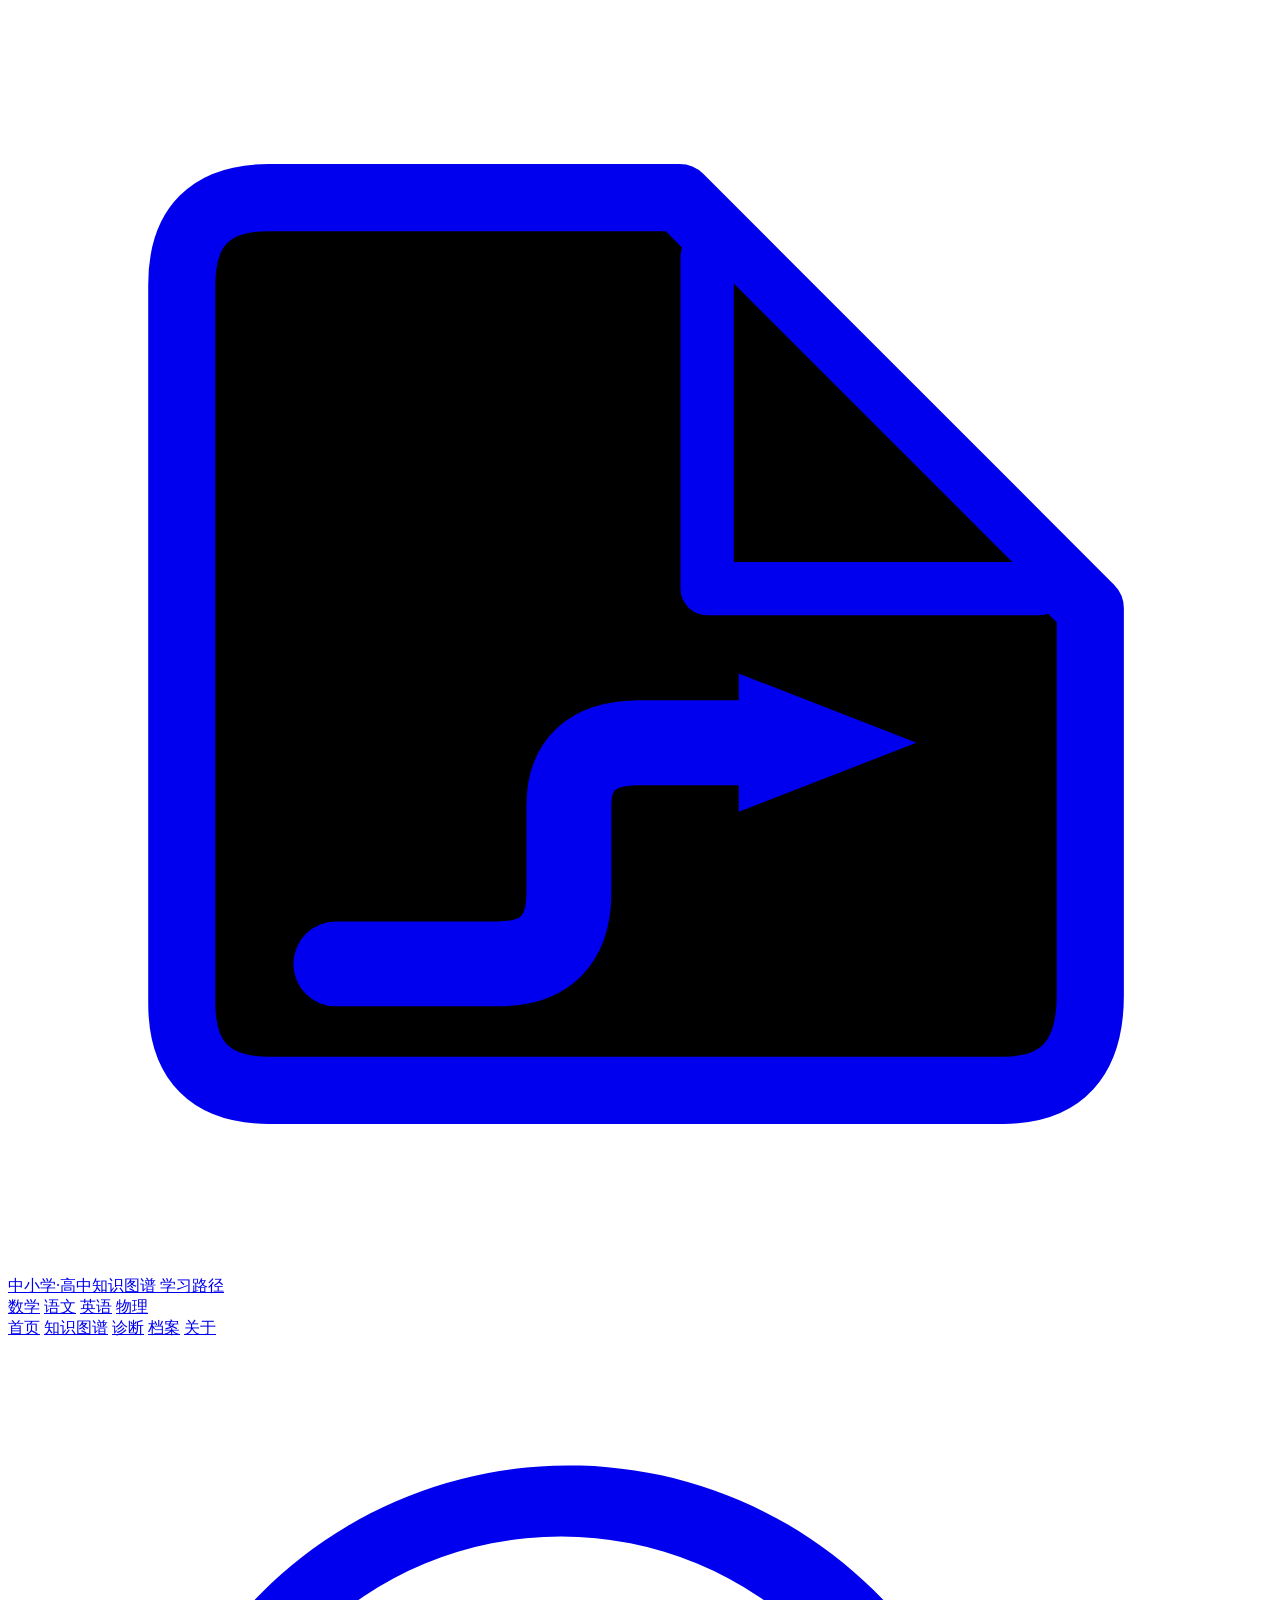
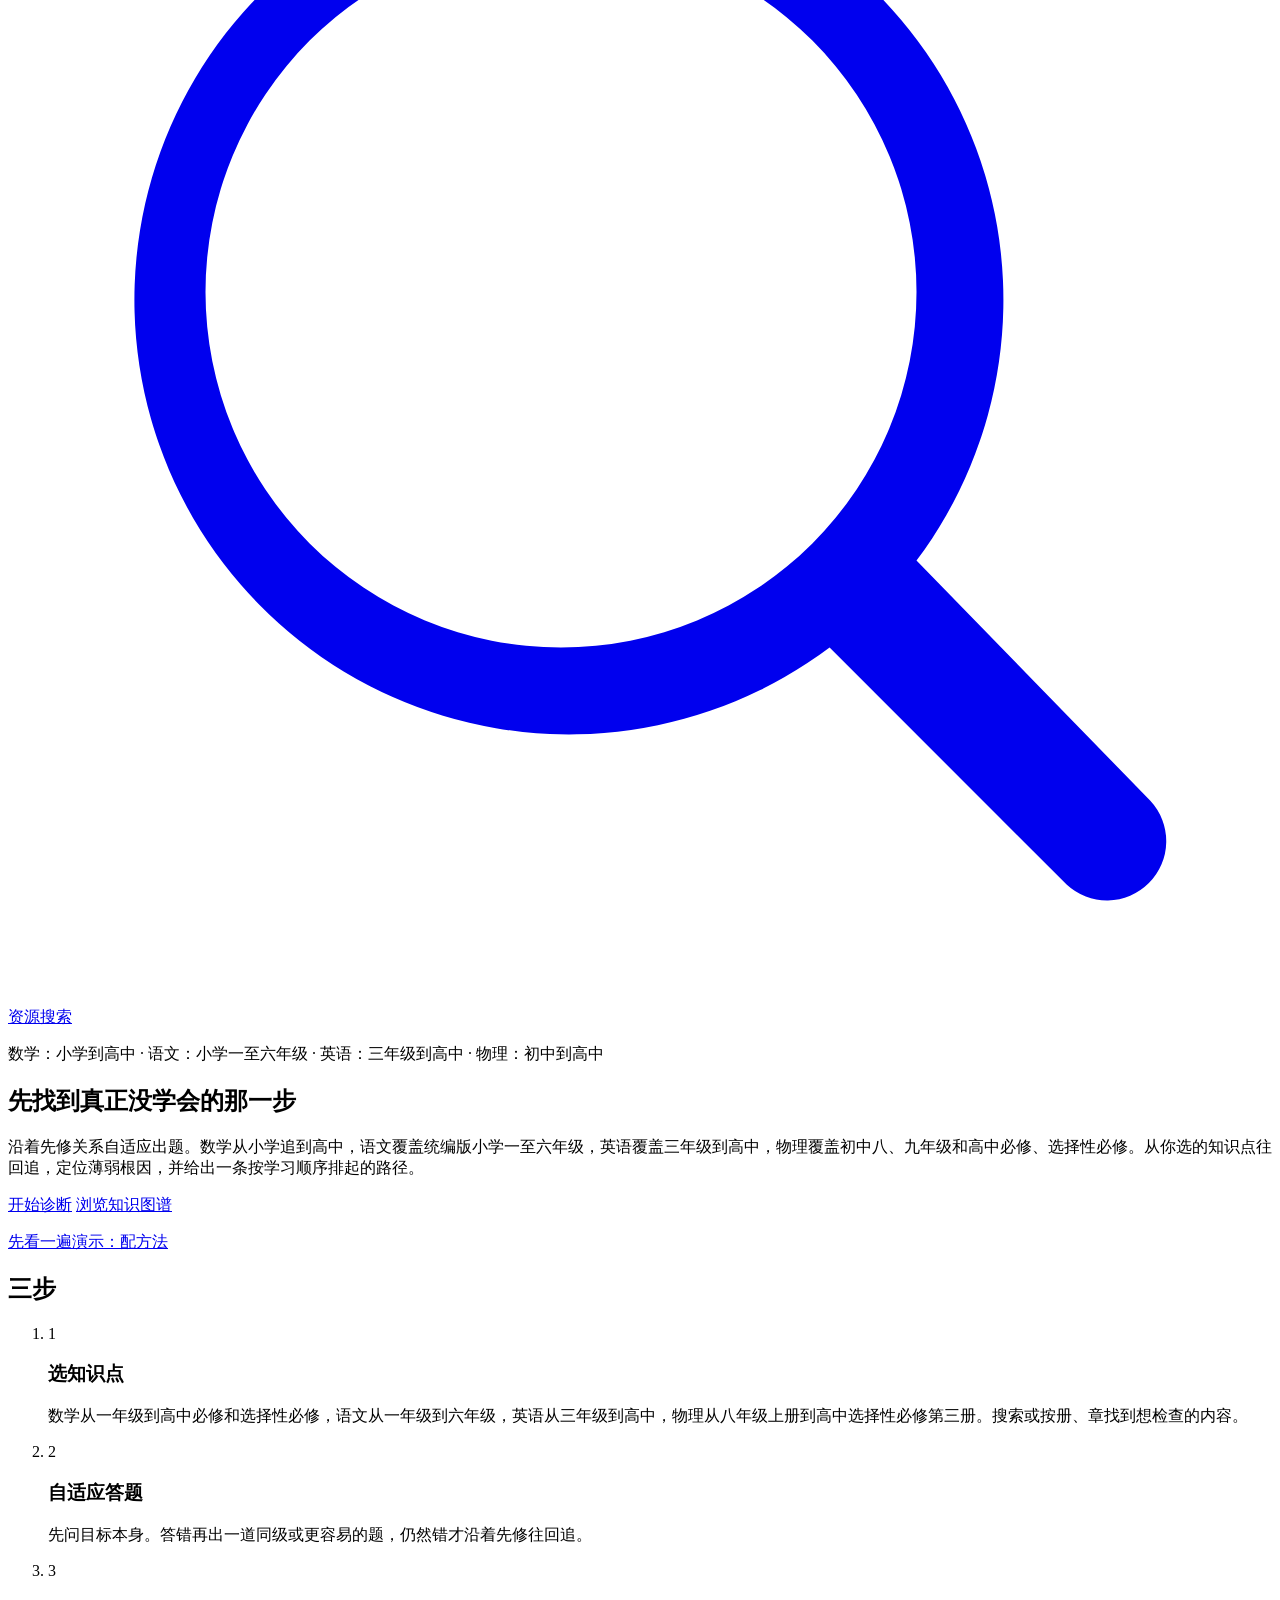
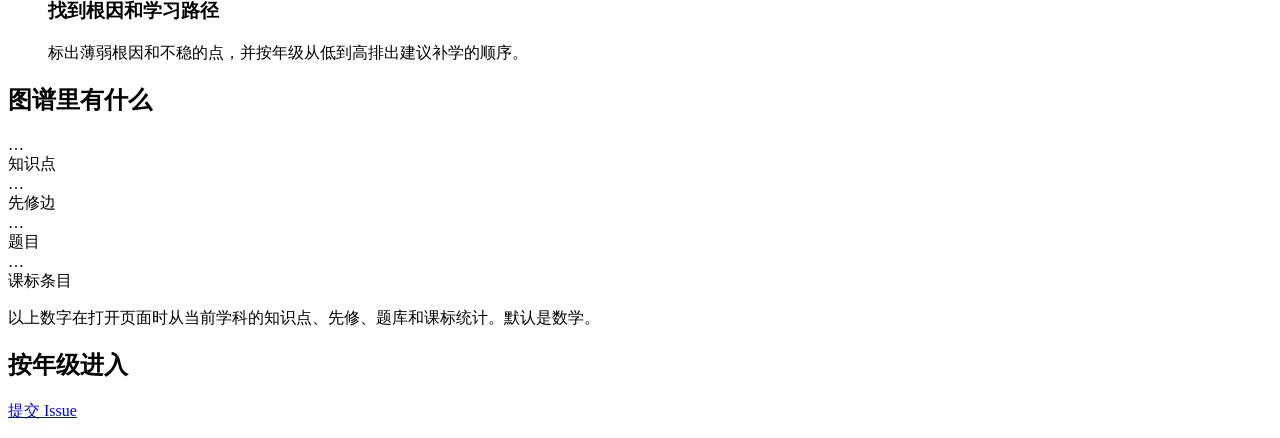
==== index.html @ 403803a4 "移除儿童智商测试入口并关闭访问统计上报 NAS 私有部署需要： - 删除 5 个页面顶部的「儿童智商测试」外链横幅与首页的趣味测评卡片 - 清空 stats-config.js 的采集 endpoin" ====
<!DOCTYPE html>
<html lang="zh-CN">
<head>
<meta charset="utf-8">
<meta name="viewport" content="width=device-width, initial-scale=1">
<title>中小学·高中知识图谱</title>
<meta name="description" content="数学（小学到高中）、语文（小学一至六年级）、英语（三年级到高中）和物理（初中、高中）的知识图谱。沿先修关系自适应出题，从选中的知识点往回找到薄弱根因。">
<link rel="icon" href="data:image/svg+xml,%3Csvg%20xmlns%3D%22http%3A%2F%2Fwww.w3.org%2F2000%2Fsvg%22%20viewBox%3D%220%200%2032%2032%22%3E%3Cpath%20fill%3D%22%23dff3ef%22%20stroke%3D%22%230f6e62%22%20stroke-width%3D%221.7%22%20stroke-linejoin%3D%22round%22%20d%3D%22M6.6%204.8H17L27.4%2015.2V25Q27.4%2027.4%2025.2%2027.4H6.6Q4.4%2027.4%204.4%2025.2V7Q4.4%204.8%206.6%204.8Z%22%2F%3E%3Cpath%20fill%3D%22%23ffffff%22%20d%3D%22M17.7%206.3%2026.1%2014.7H17.7Z%22%2F%3E%3Cpath%20fill%3D%22none%22%20stroke%3D%22%230f6e62%22%20stroke-width%3D%221.35%22%20stroke-linecap%3D%22round%22%20stroke-linejoin%3D%22round%22%20d%3D%22M17.7%206.3V14.7H26.1%22%2F%3E%3Cpath%20fill%3D%22none%22%20stroke%3D%22%230f6e62%22%20stroke-width%3D%222.15%22%20stroke-linecap%3D%22round%22%20stroke-linejoin%3D%22round%22%20d%3D%22M8.3%2024.2H12.4Q14.2%2024.2%2014.2%2022.4V20.2Q14.2%2018.6%2016%2018.6H18.8%22%2F%3E%3Cpath%20fill%3D%22%230f6e62%22%20d%3D%22M18.5%2016.85%2023%2018.6%2018.5%2020.35Z%22%2F%3E%3C%2Fsvg%3E">
<script>
(function () {
  var id = location.hash.replace(/^#/, '');
  try { id = decodeURIComponent(id); } catch (e) { return; }
  if (/^cnm_[A-Za-z0-9]+$/.test(id)) {
    document.documentElement.style.visibility = 'hidden';
    location.replace('explore/#' + encodeURIComponent(id));
  } else if (/^cne_[A-Za-z0-9]+$/.test(id)) {
    document.documentElement.style.visibility = 'hidden';
    location.replace('explore/?subject=english#' + encodeURIComponent(id));
  } else if (/^cnp_[A-Za-z0-9]+$/.test(id)) {
    document.documentElement.style.visibility = 'hidden';
    location.replace('explore/?subject=physics#' + encodeURIComponent(id));
  } else if (/^cnc_[A-Za-z0-9]+$/.test(id)) {
    document.documentElement.style.visibility = 'hidden';
    location.replace('explore/?subject=chinese#' + encodeURIComponent(id));
  }
})();
</script>
<link rel="stylesheet" href="assets/site.css">
<link rel="manifest" href="manifest.webmanifest">
<link rel="apple-touch-icon" href="assets/icons/apple-touch-icon.png">
<meta name="theme-color" content="#0f6e62">
<meta name="mobile-web-app-capable" content="yes">
<meta name="apple-mobile-web-app-capable" content="yes">
<meta name="apple-mobile-web-app-title" content="知识图谱">
<link rel="stylesheet" href="assets/pwa.css">
</head>
<body class="page-home">
<header class="site-header">
  <a class="brand" href="./">
    <svg class="logo" viewBox="0 0 32 32" aria-hidden="true"><path fill="var(--logo-sheet)" stroke="currentColor" stroke-width="1.7" stroke-linejoin="round" d="M6.6 4.8H17L27.4 15.2V25Q27.4 27.4 25.2 27.4H6.6Q4.4 27.4 4.4 25.2V7Q4.4 4.8 6.6 4.8Z"/><path fill="var(--logo-fold)" d="M17.7 6.3 26.1 14.7H17.7Z"/><path fill="none" stroke="currentColor" stroke-width="1.35" stroke-linecap="round" stroke-linejoin="round" d="M17.7 6.3V14.7H26.1"/><path fill="none" stroke="currentColor" stroke-width="2.15" stroke-linecap="round" stroke-linejoin="round" d="M8.3 24.2H12.4Q14.2 24.2 14.2 22.4V20.2Q14.2 18.6 16 18.6H18.8"/><path fill="currentColor" d="M18.5 16.85 23 18.6 18.5 20.35Z"/></svg>
    <span class="brand-copy">
      <span class="brand-name">中小学·高中知识图谱</span>
      <span class="brand-kicker">学习路径</span>
    </span>
  </a>
  <nav class="site-nav" aria-label="主导航">
    <div class="subject-switch" role="group" aria-label="学科">
      <a class="nav-link subject-link on" data-subject="math" href="./">数学</a>
      <a class="nav-link subject-link" data-subject="chinese" href="./?subject=chinese">语文</a>
      <a class="nav-link subject-link" data-subject="english" href="./?subject=english">英语</a>
      <a class="nav-link subject-link" data-subject="physics" href="./?subject=physics">物理</a>
    </div>
    <div class="page-links">
      <a class="nav-link active" href="./" aria-current="page">首页</a>
      <a class="nav-link" href="explore/">知识图谱</a>
      <a class="nav-link" href="diagnose/">诊断</a>
      <a class="nav-link" href="children/">档案</a>
      <a class="nav-link" href="https://github.com/xiaoyang111222/cn-math-taxonomy" target="_blank" rel="noopener noreferrer">关于</a>
      <a class="nav-link resource-search-btn" href="https://pansgo.com" target="_blank" rel="noopener noreferrer" title="网盘资源搜索">
        <svg class="resource-search-ico" viewBox="0 0 16 16" aria-hidden="true"><path fill="currentColor" d="M11.5 10.4a5.5 5.5 0 1 0-1.1 1.1l3 3a.75.75 0 0 0 1.06-1.06zM7 11.5A4.5 4.5 0 1 1 7 2.5a4.5 4.5 0 0 1 0 9z"/></svg>资源搜索
      </a>
    </div>
  </nav>
</header>
<main class="home">
  <section class="hero">
    <p class="eyebrow">数学：小学到高中 · 语文：小学一至六年级 · 英语：三年级到高中 · 物理：初中到高中</p>
    <h1>先找到真正没学会的那一步</h1>
    <p class="lede">沿着先修关系自适应出题。数学从小学追到高中，语文覆盖统编版小学一至六年级，英语覆盖三年级到高中，物理覆盖初中八、九年级和高中必修、选择性必修。从你选的知识点往回追，定位薄弱根因，并给出一条按学习顺序排起的路径。</p>
    <div class="hero-actions">
      <a class="btn btn-primary btn-lg" href="diagnose/">开始诊断</a>
      <a class="btn btn-lg" href="explore/">浏览知识图谱</a>
    </div>
    <p class="quiet-link"><a href="diagnose/?target=cnm_221&amp;demo=1">先看一遍演示：配方法</a></p>
  </section>

  <h2 class="section-title">三步</h2>
  <ol class="steps">
    <li>
      <span class="step-no">1</span>
      <h3>选知识点</h3>
      <p>数学从一年级到高中必修和选择性必修，语文从一年级到六年级，英语从三年级到高中，物理从八年级上册到高中选择性必修第三册。搜索或按册、章找到想检查的内容。</p>
    </li>
    <li>
      <span class="step-no">2</span>
      <h3>自适应答题</h3>
      <p>先问目标本身。答错再出一道同级或更容易的题，仍然错才沿着先修往回追。</p>
    </li>
    <li>
      <span class="step-no">3</span>
      <h3>找到根因和学习路径</h3>
      <p>标出薄弱根因和不稳的点，并按年级从低到高排出建议补学的顺序。</p>
    </li>
  </ol>

  <h2 class="section-title">图谱里有什么</h2>
  <div class="stat-grid" id="stats">
    <div class="stat-card"><div class="stat-num" id="n-topics">…</div><div class="stat-label">知识点</div></div>
    <div class="stat-card"><div class="stat-num" id="n-edges">…</div><div class="stat-label">先修边</div></div>
    <div class="stat-card"><div class="stat-num" id="n-questions">…</div><div class="stat-label">题目</div></div>
    <div class="stat-card"><div class="stat-num" id="n-standards">…</div><div class="stat-label">课标条目</div></div>
  </div>
  <p class="stat-note">以上数字在打开页面时从当前学科的知识点、先修、题库和课标统计。默认是数学。</p>
  <div id="load-error" class="load-error" hidden></div>

  <h2 class="section-title">按年级进入</h2>
  <div class="grade-grid" id="grades" aria-busy="true"></div>
</main>
<footer class="site-footer">
  <p><a href="https://github.com/xiaoyang111222/cn-math-taxonomy/issues/new/choose">提交 Issue</a></p>
</footer>
<script src="assets/home.js"></script>
<script src="assets/stats-config.js"></script>
<script src="assets/stats.js"></script>
<script src="assets/pwa.js"></script>
</body>
</html>
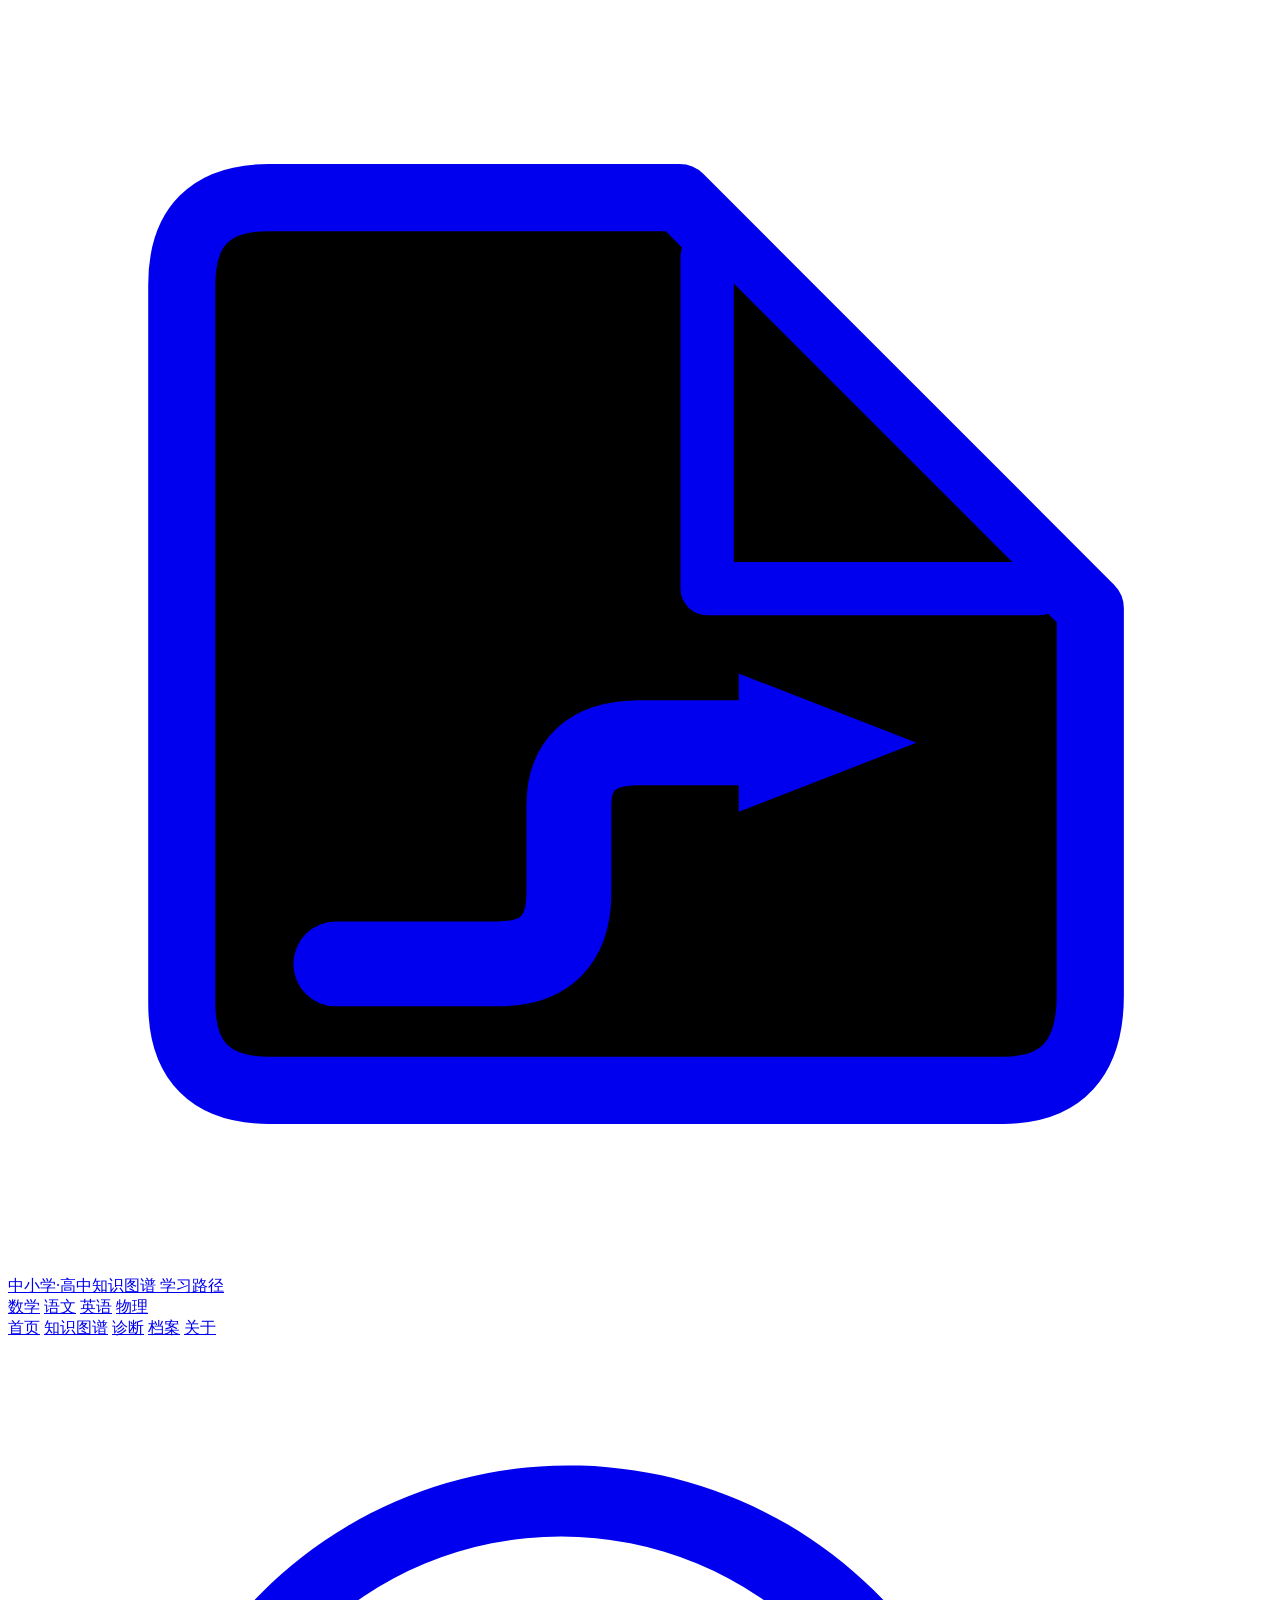
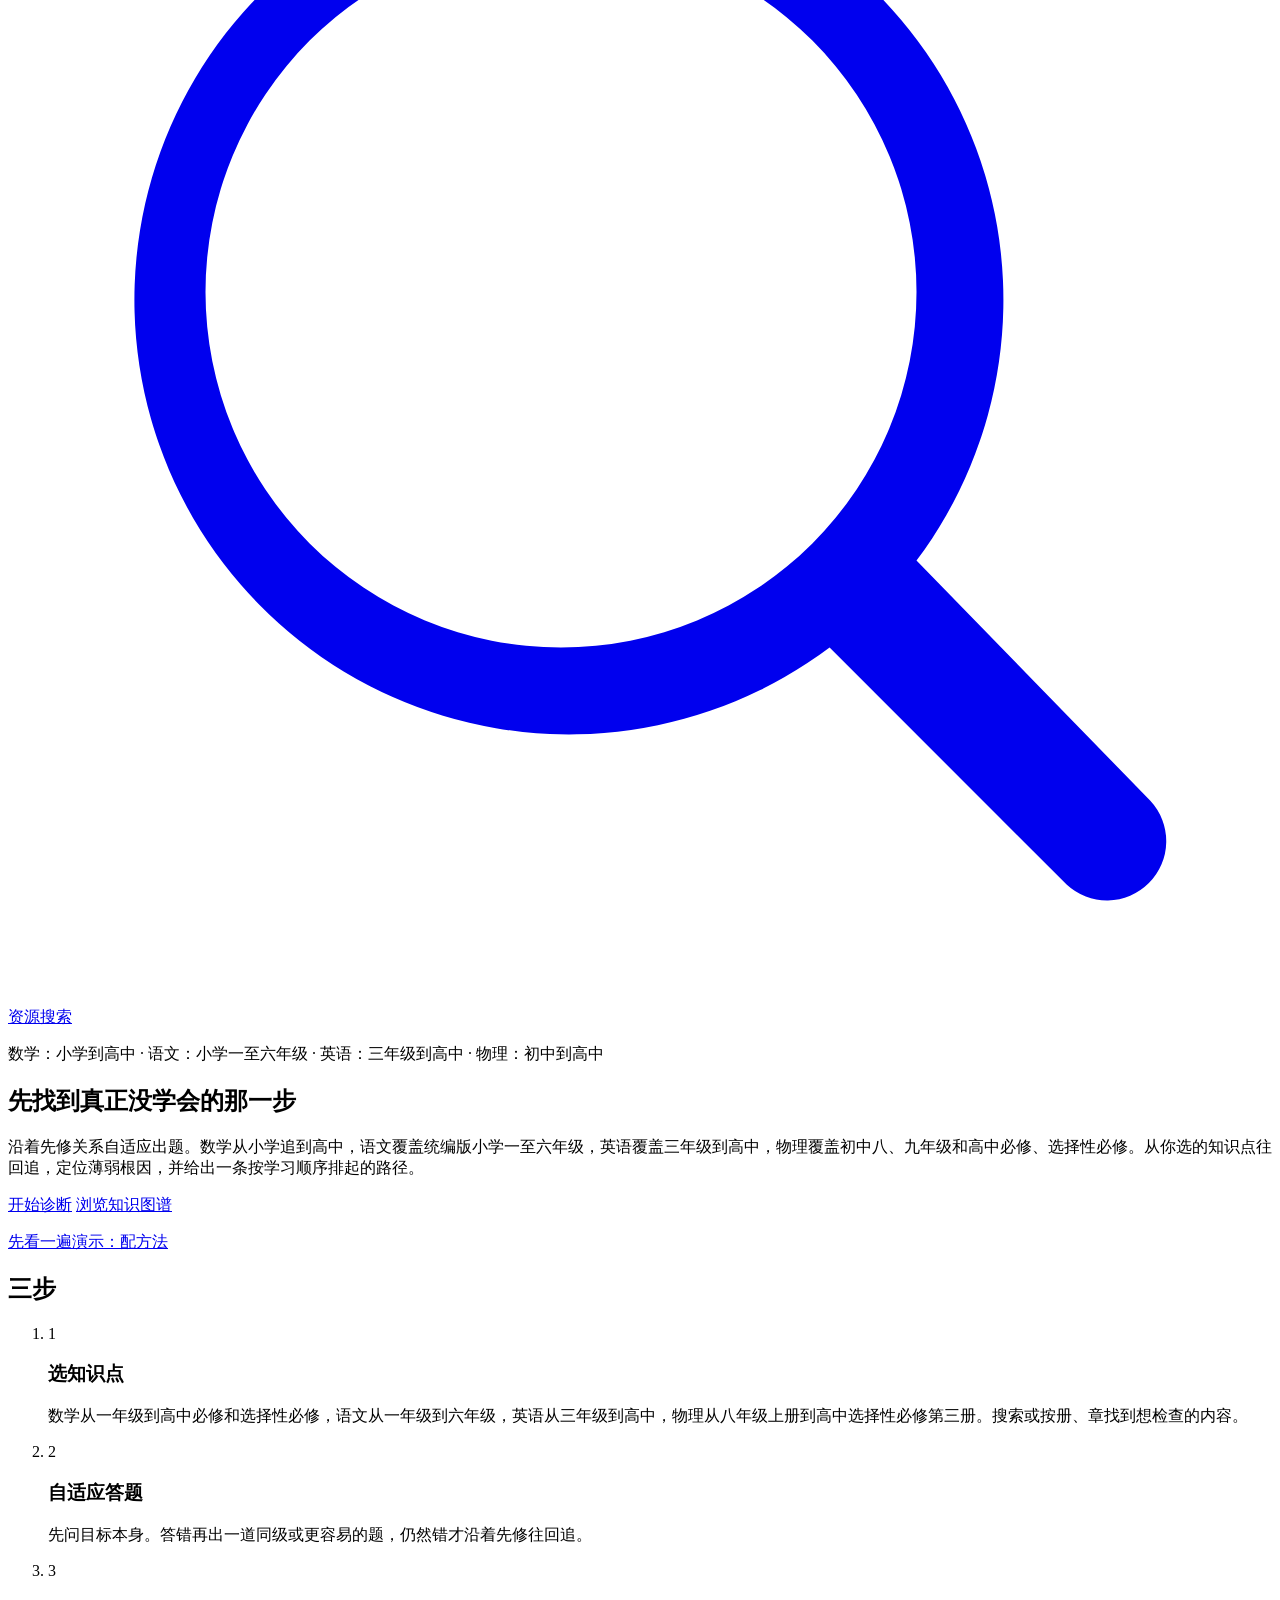
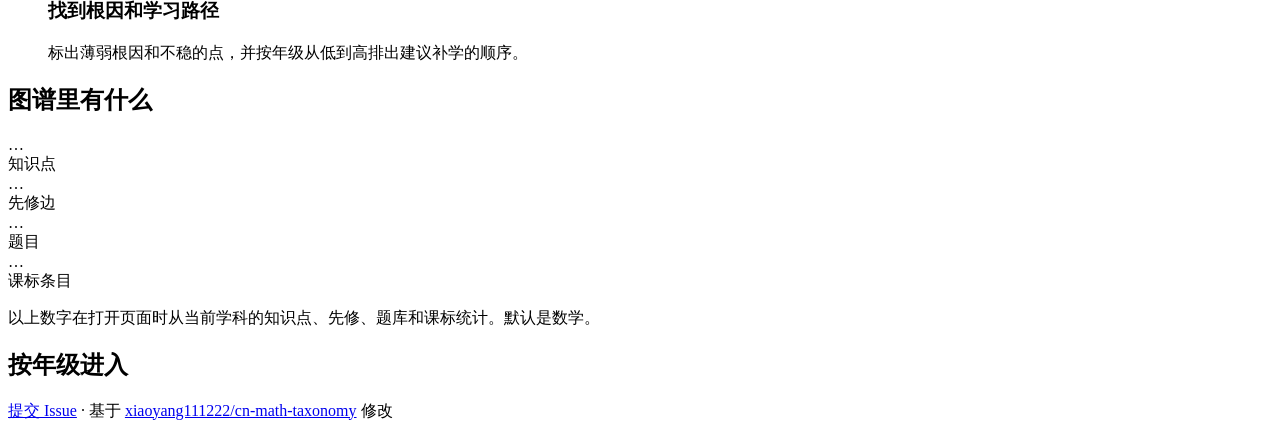
==== commit 4576fc00: "同步上游更新并将站内链接指向自有 fork - rebase upstream/main，接入原作者 4 个新提交（含孩子档案备份、导入与跨浏览器合并恢复，以及小学一至六年级题库难度对齐） - 「关于" ====
--- a/index.html
+++ b/index.html
@@ -55,7 +55,7 @@
       <a class="nav-link" href="explore/">知识图谱</a>
       <a class="nav-link" href="diagnose/">诊断</a>
       <a class="nav-link" href="children/">档案</a>
-      <a class="nav-link" href="https://github.com/xiaoyang111222/cn-math-taxonomy" target="_blank" rel="noopener noreferrer">关于</a>
+      <a class="nav-link" href="https://github.com/zhw2577/cn-math-taxonomy" target="_blank" rel="noopener noreferrer">关于</a>
       <a class="nav-link resource-search-btn" href="https://pansgo.com" target="_blank" rel="noopener noreferrer" title="网盘资源搜索">
         <svg class="resource-search-ico" viewBox="0 0 16 16" aria-hidden="true"><path fill="currentColor" d="M11.5 10.4a5.5 5.5 0 1 0-1.1 1.1l3 3a.75.75 0 0 0 1.06-1.06zM7 11.5A4.5 4.5 0 1 1 7 2.5a4.5 4.5 0 0 1 0 9z"/></svg>资源搜索
       </a>
@@ -107,7 +107,7 @@
   <div class="grade-grid" id="grades" aria-busy="true"></div>
 </main>
 <footer class="site-footer">
-  <p><a href="https://github.com/xiaoyang111222/cn-math-taxonomy/issues/new/choose">提交 Issue</a></p>
+  <p><a href="https://github.com/zhw2577/cn-math-taxonomy/issues/new/choose">提交 Issue</a> · 基于 <a href="https://github.com/xiaoyang111222/cn-math-taxonomy">xiaoyang111222/cn-math-taxonomy</a> 修改</p>
 </footer>
 <script src="assets/home.js"></script>
 <script src="assets/stats-config.js"></script>
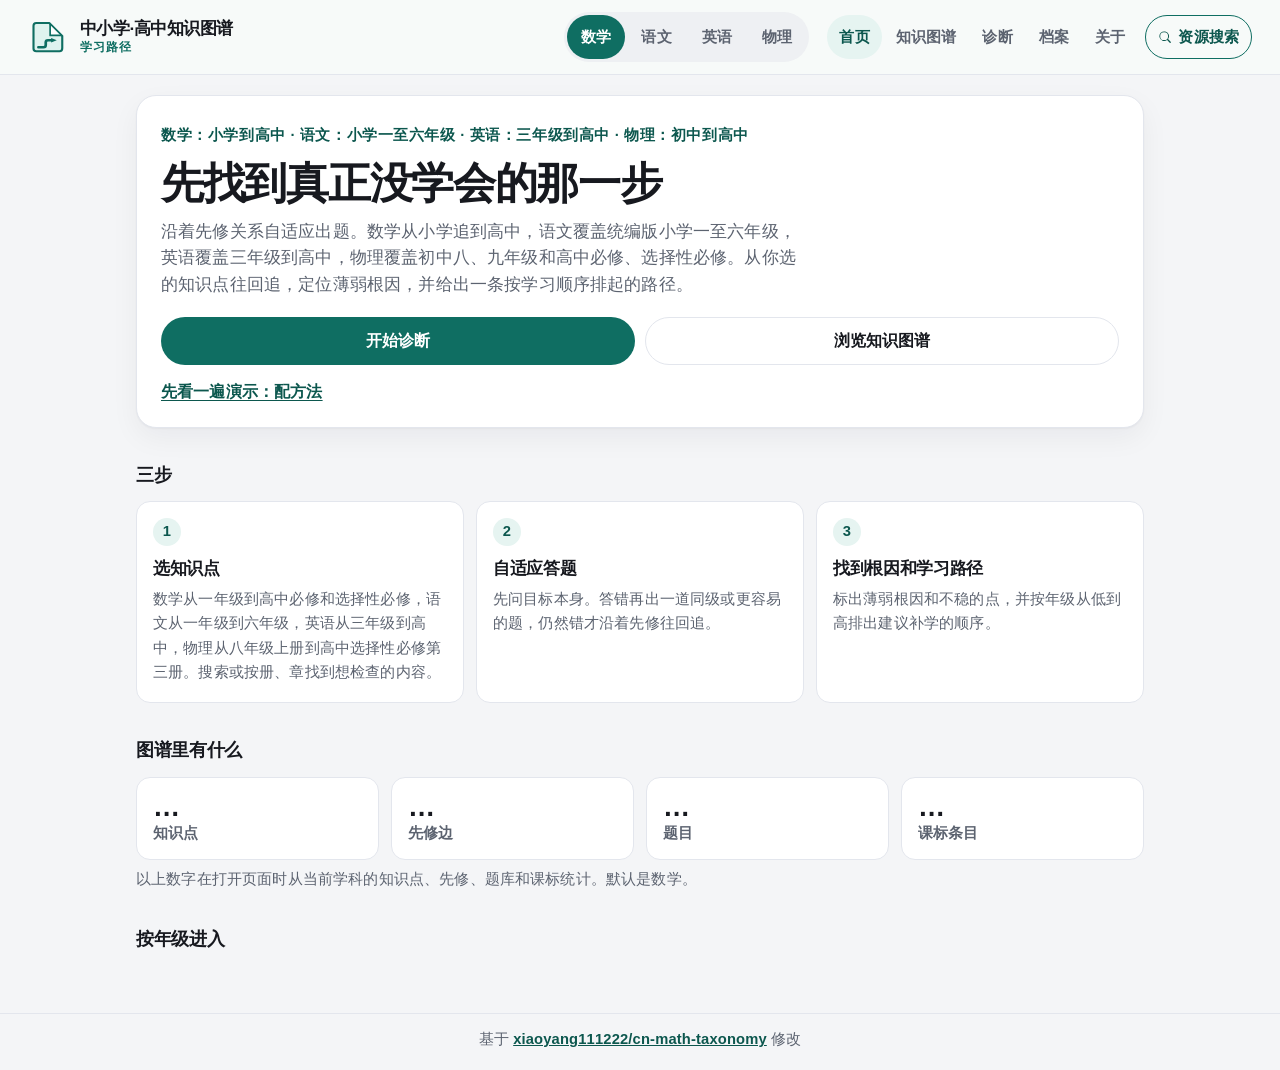
==== commit b80a7bc4: "移除页脚「提交 Issue」入口 页脚保留对原作者仓库的署名链接（许可证要求的归属说明），只去掉指向 自有 fork 的 Issue 提交入口。5 个页面（首页、图谱、诊断、档案、档案历史） 统一处理" ====
--- a/index.html
+++ b/index.html
@@ -107,7 +107,7 @@
   <div class="grade-grid" id="grades" aria-busy="true"></div>
 </main>
 <footer class="site-footer">
-  <p><a href="https://github.com/zhw2577/cn-math-taxonomy/issues/new/choose">提交 Issue</a> · 基于 <a href="https://github.com/xiaoyang111222/cn-math-taxonomy">xiaoyang111222/cn-math-taxonomy</a> 修改</p>
+  <p>基于 <a href="https://github.com/xiaoyang111222/cn-math-taxonomy">xiaoyang111222/cn-math-taxonomy</a> 修改</p>
 </footer>
 <script src="assets/home.js"></script>
 <script src="assets/stats-config.js"></script>
--- a/assets/site.css
+++ b/assets/site.css
@@ -0,0 +1,578 @@
+/* 中小学·高中知识图谱：全站配色、字号、导航。浏览页与诊断页共用。 */
+
+:root {
+  color-scheme: light;
+  --bg: #f4f5f7;
+  --bg-elev: #ffffff;
+  --bg-muted: #eef0f3;
+  --text: #17191f;
+  --muted: #5c6370;
+  --line: #e3e6ed;
+  --brand: #0f6e62;
+  --brand-strong: #0c574e;
+  --brand-soft: #e6f4f1;
+  --on-brand: #ffffff;
+  --junior: #1d4ed8;
+  --junior-soft: #e8efff;
+  --focus: #0f6e62;
+  --shadow: 0 1px 2px rgba(23, 25, 31, 0.04), 0 10px 28px rgba(23, 25, 31, 0.05);
+  --radius: 14px;
+  --radius-sm: 10px;
+  --header-bg: #f7faf9;
+  --logo-sheet: #dff3ef;
+  --logo-fold: #ffffff;
+  --font: "PingFang SC", "Hiragino Sans GB", "Microsoft YaHei", "Noto Sans CJK SC", "Noto Sans SC", "Source Han Sans SC", sans-serif;
+  --fs: 16px;
+  --ok: #157a3a;
+  --ok-bg: #dcfce7;
+  --on-ok: #ffffff;
+  --bad: #b91c1c;
+  --bad-bg: #fee2e2;
+  --on-bad: #ffffff;
+  --warn: #9a3412;
+  --warn-bg: #ffedd5;
+  --unk: #475569;
+  --unk-bg: #e8eef6;
+  --accent: #0f766e;
+  --panel: #ffffff;
+  --node-primary: #0f766e;
+  --node-primary-bg: #d5f3ee;
+  --node-junior: #1d4ed8;
+  --node-junior-bg: #dbe7ff;
+  --node-senior: #a21caf;
+  --node-senior-bg: #fae8ff;
+  --node-current-bg: #fff4e5;
+  --node-current-border: #ea580c;
+  --node-text: #162033;
+  --edge: #526274;
+  --edge-soft: #8aa0b4;
+  --hard-bg: #ffedd5;
+  --hard-fg: #9a3412;
+  --soft-bg: #e7eef6;
+  --soft-fg: #475569;
+  --diagram-ok-bg: #dcfce7;
+  --diagram-ok: #157a3a;
+  --diagram-bad-bg: #fee2e2;
+  --diagram-bad: #b91c1c;
+  --diagram-unk-bg: #f1f5f9;
+  --diagram-unk: #64748b;
+  --diagram-shaky-bg: #fef3c7;
+  --diagram-shaky: #b45309;
+  --diagram-text: #162033;
+  --diagram-edge: #64748b;
+}
+
+body.subject-physics {
+  --brand: #b45309;
+  --brand-strong: #92400e;
+  --brand-soft: #fff7ed;
+  --on-brand: #ffffff;
+  --focus: #b45309;
+  --accent: #b45309;
+  --logo-sheet: #fde9d4;
+  --logo-fold: #ffffff;
+}
+
+body.subject-english {
+  --brand: #4338ca;
+  --brand-strong: #3730a3;
+  --brand-soft: #eef2ff;
+  --on-brand: #ffffff;
+  --focus: #4338ca;
+  --accent: #4338ca;
+  --logo-sheet: #e6e8fb;
+  --logo-fold: #ffffff;
+}
+
+body.subject-chinese {
+  --brand: #9f1239;
+  --brand-strong: #881337;
+  --brand-soft: #fff1f2;
+  --on-brand: #ffffff;
+  --focus: #9f1239;
+  --accent: #9f1239;
+  --logo-sheet: #ffe4e6;
+  --logo-fold: #ffffff;
+}
+
+@media (prefers-color-scheme: dark) {
+  :root {
+    color-scheme: dark;
+    --bg: #10141c;
+    --bg-elev: #181e29;
+    --bg-muted: #232b39;
+    --text: #e8edf5;
+    --muted: #a7b2c2;
+    --line: #313b4d;
+    --brand: #2dd4bf;
+    --brand-strong: #5eead4;
+    --brand-soft: #134e4a;
+    --on-brand: #042f2e;
+    --junior: #93c5fd;
+    --junior-soft: #1e3a8a;
+    --focus: #5eead4;
+    --shadow: 0 1px 2px rgba(0, 0, 0, 0.35), 0 12px 28px rgba(0, 0, 0, 0.28);
+    --ok: #4ade80;
+    --ok-bg: #14532d;
+    --on-ok: #052e16;
+    --bad: #fca5a5;
+    --bad-bg: #7f1d1d;
+    --on-bad: #450a0a;
+    --warn: #fdba74;
+    --warn-bg: #7c2d12;
+    --unk: #cbd5e1;
+    --unk-bg: #223044;
+    --accent: #2dd4bf;
+    --header-bg: #171e2a;
+    --logo-sheet: #123f3c;
+    --logo-fold: #1c5c56;
+    --panel: #172232;
+    --node-primary: #5eead4;
+    --node-primary-bg: #115e59;
+    --node-junior: #93c5fd;
+    --node-junior-bg: #1e3a8a;
+    --node-senior: #f0abfc;
+    --node-senior-bg: #4a044e;
+    --node-current-bg: #7c2d12;
+    --node-current-border: #fdba74;
+    --node-text: #f8fafc;
+    --edge: #94a3b8;
+    --edge-soft: #64748b;
+    --hard-bg: #7c2d12;
+    --hard-fg: #ffedd5;
+    --soft-bg: #232b39;
+    --soft-fg: #cbd5e1;
+    --diagram-ok-bg: #14532d;
+    --diagram-ok: #4ade80;
+    --diagram-bad-bg: #7f1d1d;
+    --diagram-bad: #fca5a5;
+    --diagram-unk-bg: #1e293b;
+    --diagram-unk: #cbd5e1;
+    --diagram-shaky-bg: #78350f;
+    --diagram-shaky: #fcd34d;
+    --diagram-text: #f8fafc;
+    --diagram-edge: #94a3b8;
+  }
+  body.subject-physics {
+    --brand: #fdba74;
+    --brand-strong: #fed7aa;
+    --brand-soft: #7c2d12;
+    --on-brand: #431407;
+    --focus: #fed7aa;
+    --accent: #fdba74;
+    --logo-sheet: #6b2f12;
+    --logo-fold: #8a4218;
+  }
+  body.subject-english {
+    --brand: #a5b4fc;
+    --brand-strong: #c7d2fe;
+    --brand-soft: #312e81;
+    --on-brand: #1e1b4b;
+    --focus: #c7d2fe;
+    --accent: #a5b4fc;
+    --logo-sheet: #2a2870;
+    --logo-fold: #3c3a96;
+  }
+  body.subject-chinese {
+    --brand: #fda4af;
+    --brand-strong: #fecdd3;
+    --brand-soft: #881337;
+    --on-brand: #4c0519;
+    --focus: #fecdd3;
+    --accent: #fda4af;
+    --logo-sheet: #6b1230;
+    --logo-fold: #9f1239;
+  }
+}
+
+@media print {
+  :root {
+    --bg: #fff;
+    --bg-elev: #fff;
+    --bg-muted: #f4f7fb;
+    --text: #162033;
+    --muted: #475569;
+    --line: #d5dde6;
+    --panel: #fff;
+    --header-bg: #fff;
+    --logo-sheet: #dff3ef;
+    --logo-fold: #ffffff;
+    --shadow: none;
+  }
+}
+
+*, *::before, *::after { box-sizing: border-box; }
+[hidden] { display: none !important; }
+html { -webkit-text-size-adjust: 100%; }
+body {
+  margin: 0;
+  font-family: var(--font);
+  font-size: var(--fs);
+  line-height: 1.6;
+  color: var(--text);
+  background: var(--bg);
+  letter-spacing: 0.01em;
+}
+img { max-width: 100%; height: auto; }
+.node-tip {
+  position: absolute;
+  z-index: 6;
+  max-width: min(280px, calc(100% - 16px));
+  padding: 6px 10px;
+  border-radius: 10px;
+  background: var(--text);
+  color: var(--bg);
+  font-size: 0.92rem;
+  font-weight: 700;
+  line-height: 1.45;
+  pointer-events: none;
+  box-shadow: var(--shadow);
+  overflow-wrap: anywhere;
+}
+code { overflow-wrap: anywhere; }
+:focus-visible { outline: 3px solid var(--focus); outline-offset: 2px; }
+@media (prefers-reduced-motion: reduce) {
+  *, *::before, *::after { transition: none !important; scroll-behavior: auto !important; }
+}
+
+.site-header {
+  display: flex;
+  flex-wrap: wrap;
+  align-items: center;
+  justify-content: space-between;
+  gap: 8px 24px;
+  padding: 12px 28px;
+  background: var(--header-bg);
+  border-bottom: 1px solid var(--line);
+  max-width: 100%;
+}
+body:not(.page-explore) .site-header {
+  position: sticky;
+  top: 0;
+  z-index: 30;
+}
+.brand {
+  display: flex;
+  align-items: center;
+  gap: 12px;
+  min-height: 48px;
+  min-width: 0;
+  color: inherit;
+  text-decoration: none;
+}
+.logo {
+  color: var(--brand);
+  width: 40px;
+  height: 40px;
+  flex: none;
+  display: block;
+}
+.brand-copy {
+  display: flex;
+  flex-direction: column;
+  justify-content: center;
+  min-width: 0;
+  gap: 1px;
+}
+.brand-name {
+  font-size: 1.08rem;
+  font-weight: 750;
+  line-height: 1.15;
+  letter-spacing: -0.03em;
+  color: var(--text);
+  overflow-wrap: anywhere;
+}
+.brand-kicker {
+  font-size: 0.75rem;
+  font-weight: 650;
+  line-height: 1.2;
+  letter-spacing: 0.08em;
+  color: var(--brand);
+}
+.site-nav {
+  display: flex;
+  flex-wrap: wrap;
+  align-items: center;
+  gap: 8px 18px;
+  min-width: 0;
+  max-width: 100%;
+}
+.subject-switch {
+  display: inline-flex;
+  align-items: center;
+  gap: 2px;
+  padding: 3px;
+  border-radius: 999px;
+  background: var(--bg-muted);
+}
+.page-links {
+  display: flex;
+  flex-wrap: wrap;
+  align-items: center;
+  gap: 2px;
+  min-width: 0;
+}
+.nav-link {
+  display: inline-flex;
+  align-items: center;
+  min-height: 44px;
+  padding: 0 12px;
+  border-radius: 999px;
+  color: var(--muted);
+  text-decoration: none;
+  font-size: 0.94rem;
+  font-weight: 650;
+}
+.nav-link:hover { background: var(--bg-muted); color: var(--text); }
+.nav-link.active, .nav-link[aria-current="page"] {
+  background: var(--brand-soft);
+  color: var(--brand-strong);
+  font-weight: 750;
+}
+.nav-link.active:hover, .nav-link[aria-current="page"]:hover {
+  background: var(--brand-soft);
+  color: var(--brand-strong);
+}
+.nav-link.subject-link {
+  color: var(--muted);
+  border: 0;
+  background: transparent;
+  padding: 0 14px;
+}
+.nav-link.subject-link:hover { background: transparent; color: var(--text); }
+.nav-link.subject-link.on {
+  background: var(--brand);
+  color: var(--on-brand);
+  font-weight: 750;
+}
+.nav-link.subject-link.on:hover { background: var(--brand); color: var(--on-brand); }
+.nav-link.resource-search-btn {
+  gap: 6px;
+  border: 1px solid var(--brand);
+  background: transparent;
+  color: var(--brand-strong);
+  margin-left: 6px;
+  text-decoration: none;
+}
+.nav-link.resource-search-btn:hover { background: var(--brand-soft); color: var(--brand-strong); }
+.resource-search-ico { width: 14px; height: 14px; flex: none; }
+.resource-search-btn:focus-visible { outline: 2px solid var(--focus); outline-offset: 2px; }
+@media (max-width: 720px) {
+  .nav-link.resource-search-btn { margin-left: 0; padding: 0 9px; min-height: 36px; }
+  .resource-search-ico { display: none; }
+  .site-header { padding: 10px 14px 8px; gap: 4px 12px; }
+  .brand { gap: 10px; min-height: 44px; }
+  .logo { width: 34px; height: 34px; }
+  .brand-name { font-size: 1.02rem; }
+  .brand-kicker { font-size: 0.72rem; letter-spacing: 0.06em; }
+  .site-nav { flex: 1 1 100%; justify-content: space-between; gap: 4px 8px; }
+  .nav-link { padding: 0 8px; font-size: 0.9rem; }
+  .nav-link.subject-link { padding: 0 12px; }
+}
+
+.site-footer {
+  padding: 14px 16px 18px;
+  text-align: center;
+  color: var(--muted);
+  font-size: 0.92rem;
+  border-top: 1px solid var(--line);
+  max-width: 100%;
+}
+.site-footer p { margin: 0; overflow-wrap: anywhere; }
+.site-footer a { color: var(--brand-strong); font-weight: 700; }
+
+button, .btn {
+  font: inherit;
+  font-weight: 650;
+  min-height: 44px;
+  padding: 8px 14px;
+  border-radius: 999px;
+  border: 1px solid var(--line);
+  background: var(--bg-elev);
+  color: var(--text);
+  cursor: pointer;
+}
+button:hover, .btn:hover { background: var(--bg-muted); }
+button.primary, .btn-primary {
+  background: var(--brand);
+  border-color: transparent;
+  color: var(--on-brand);
+}
+button.primary:hover, .btn-primary:hover { filter: brightness(1.06); background: var(--brand); }
+
+/* 题目图示：只用 currentColor，浅色和深色都看得见。宽度跟着容器走，不写死像素。 */
+.q-figure { color: inherit; max-width: 100%; min-width: 0; margin: 8px 0 2px; }
+.q-figure svg { width: 100%; max-width: 440px; height: auto; display: block; overflow: visible; }
+.choices.fig-icons, .sample-choices.fig-icons {
+  display: grid;
+  grid-template-columns: repeat(auto-fit, minmax(min(140px, 100%), 1fr));
+}
+.choices.fig-icons .q-figure svg, .sample-choices.fig-icons .q-figure svg { max-width: 100%; }
+button.choice.fig-choice {
+  display: flex;
+  flex-direction: column;
+  align-items: stretch;
+  gap: 6px;
+  min-width: 0;
+}
+.sample-choices { display: flex; flex-direction: column; gap: 8px; margin-top: 8px; }
+.sample-choice {
+  border: 1px solid var(--line);
+  border-radius: var(--radius-sm);
+  background: var(--bg-elev);
+  color: var(--text);
+  padding: 8px 10px;
+  min-width: 0;
+}
+.btn {
+  display: inline-flex;
+  align-items: center;
+  justify-content: center;
+  gap: 8px;
+  text-decoration: none;
+  text-align: center;
+}
+.btn-lg { min-height: 48px; padding: 10px 18px; font-size: 1rem; }
+.btn-block { width: 100%; }
+
+input[type="search"], input[type="text"], input[type="number"], select, textarea {
+  font: inherit;
+  color: var(--text);
+  background: var(--bg-elev);
+  border: 1px solid var(--line);
+  border-radius: 12px;
+  padding: 10px 12px;
+  min-height: 44px;
+  max-width: 100%;
+}
+textarea { min-height: 96px; }
+.search-lg { width: 100%; font-size: 1.08rem; min-height: 52px; }
+
+.stage-tabs { display: flex; flex-wrap: wrap; gap: 8px; }
+.stage-tab { border-radius: 999px; }
+.stage-tab.on, .stage-tab[aria-selected="true"] {
+  background: var(--brand);
+  color: var(--on-brand);
+  border-color: transparent;
+}
+
+.badge {
+  display: inline-flex;
+  align-items: center;
+  min-height: 24px;
+  padding: 0 8px;
+  border-radius: 999px;
+  font-size: 0.78rem;
+  font-weight: 800;
+  white-space: nowrap;
+}
+.badge.hard { background: var(--hard-bg); color: var(--hard-fg); }
+.badge.soft { background: var(--soft-bg); color: var(--soft-fg); }
+
+/* 首页 */
+.home { width: min(1040px, 100%); margin: 0 auto; padding: 20px 16px 48px; }
+.hero {
+  background: var(--bg-elev);
+  border: 1px solid var(--line);
+  border-radius: 20px;
+  padding: 28px 24px 22px;
+  box-shadow: var(--shadow);
+}
+.eyebrow {
+  margin: 0 0 10px;
+  color: var(--brand-strong);
+  font-weight: 700;
+  font-size: 0.92rem;
+  letter-spacing: 0.04em;
+}
+.hero h1 {
+  margin: 0 0 10px;
+  font-size: clamp(1.85rem, 4.4vw, 2.7rem);
+  line-height: 1.18;
+  letter-spacing: -0.03em;
+  font-weight: 750;
+}
+.lede { margin: 0 0 18px; font-size: 1.05rem; max-width: 38em; color: var(--muted); }
+.hero-actions { display: flex; flex-wrap: wrap; gap: 10px; }
+.hero-actions .btn { flex: 1 1 180px; }
+.quiet-link { margin: 14px 0 0; }
+.quiet-link a { color: var(--brand-strong); font-weight: 650; text-underline-offset: 3px; }
+
+.section-title { margin: 32px 0 12px; font-size: 1.15rem; letter-spacing: -0.02em; }
+.steps {
+  list-style: none;
+  margin: 0;
+  padding: 0;
+  display: grid;
+  grid-template-columns: repeat(3, minmax(0, 1fr));
+  gap: 12px;
+}
+.steps li {
+  background: var(--bg-elev);
+  border: 1px solid var(--line);
+  border-radius: var(--radius);
+  padding: 16px 16px 18px;
+  min-width: 0;
+}
+.step-no {
+  display: inline-flex;
+  width: 28px;
+  height: 28px;
+  border-radius: 50%;
+  align-items: center;
+  justify-content: center;
+  background: var(--brand-soft);
+  color: var(--brand-strong);
+  font-weight: 750;
+  font-size: 0.92rem;
+}
+.steps h3 { margin: 10px 0 4px; font-size: 1.05rem; letter-spacing: -0.02em; }
+.steps p { margin: 0; color: var(--muted); font-size: 0.95rem; }
+
+.stat-grid, .grade-grid {
+  display: grid;
+  gap: 12px;
+}
+.stat-grid { grid-template-columns: repeat(4, minmax(0, 1fr)); }
+.grade-grid { grid-template-columns: repeat(4, minmax(0, 1fr)); }
+.stat-card, a.grade-card {
+  background: var(--bg-elev);
+  border: 1px solid var(--line);
+  border-radius: var(--radius);
+  min-width: 0;
+}
+.stat-card { padding: 14px 16px; }
+.stat-num { font-size: 1.7rem; font-weight: 750; line-height: 1.1; letter-spacing: -0.03em; color: var(--text); }
+.stat-label { color: var(--muted); font-weight: 650; font-size: 0.92rem; }
+.stat-note { color: var(--muted); margin: 8px 0 0; font-size: 0.92rem; }
+a.grade-card {
+  display: flex;
+  flex-direction: column;
+  gap: 2px;
+  padding: 12px 14px;
+  min-height: 96px;
+  text-decoration: none;
+  color: inherit;
+  border-top: 3px solid var(--node-primary);
+}
+a.grade-card.is-junior { border-top-color: var(--node-junior); }
+a.grade-card.is-senior { border-top-color: var(--node-senior); }
+a.grade-card:hover { border-color: var(--brand); }
+a.grade-card strong { font-size: 1.08rem; letter-spacing: -0.02em; }
+.grade-stage { color: var(--muted); font-size: 0.82rem; font-weight: 650; }
+.grade-count { font-weight: 650; }
+.load-error {
+  background: var(--bad-bg);
+  color: var(--text);
+  border-radius: var(--radius-sm);
+  padding: 12px 14px;
+  margin-top: 12px;
+}
+@media (max-width: 900px) {
+  .grade-grid { grid-template-columns: 1fr 1fr; }
+}
+@media (max-width: 800px) {
+  .steps { grid-template-columns: 1fr; }
+  .stat-grid { grid-template-columns: 1fr 1fr; }
+  .hero { padding: 22px 16px 18px; }
+}
